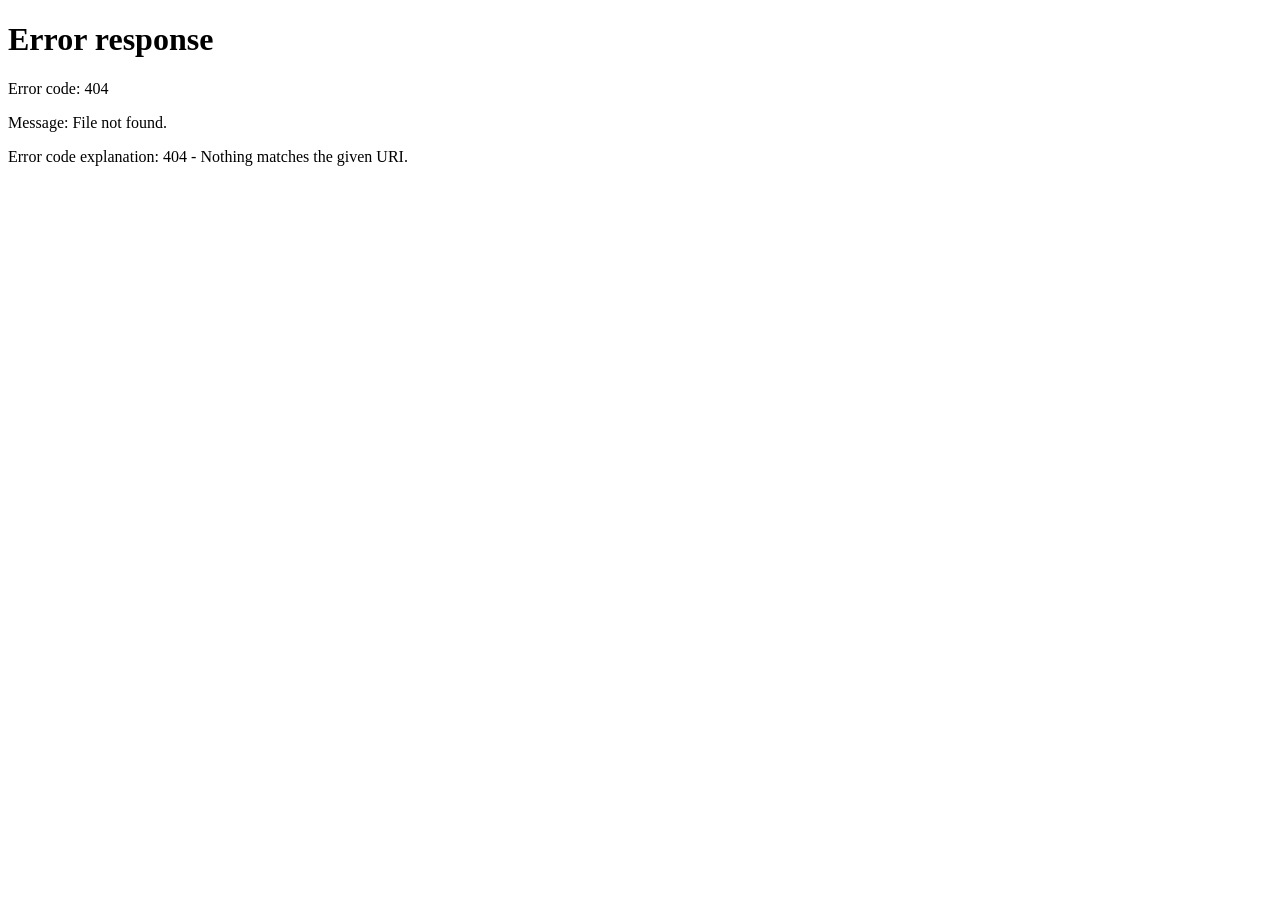
==== index.html @ a5b74718 "上传 index.html" ====
<!doctype html>
<html lang="zh-CN">
<head>
<meta charset="utf-8">
<meta name="viewport" content="width=device-width, initial-scale=1, viewport-fit=cover">
<title>记账</title>
<link rel="manifest" href="manifest.webmanifest">
<meta name="theme-color" content="#2563EB">
<meta name="apple-mobile-web-app-capable" content="yes">
<meta name="apple-mobile-web-app-status-bar-style" content="default">
<meta name="apple-mobile-web-app-title" content="记账">

<link rel="preconnect" href="https://fonts.googleapis.com">
<link href="https://fonts.googleapis.com/css2?family=Noto+Sans+SC:wght@400;500;700&amp;display=swap" rel="stylesheet">
<link rel="icon" type="image/svg+xml" href="favicon.svg">
<link rel="stylesheet" href="css/app.css">
</head>
<body>
<div class="phone">
  <div class="scroll" id="scroll"></div>
  <nav class="nav" aria-label="底部导航"></nav>
</div>
<script src="js/png-data.js"></script>
  <script src="js/calc.js"></script>
<script src="js/store.js"></script>
<script src="js/ui.js"></script>
<script>
/* 首页 = 打开 App 的第一个页面。加到主屏幕后点图标也到这里。 */
location.replace('pages/home.html');
</script>
</body>
</html>
---- css/app.css ----
/*!
 * app.css —— 全局样式
 * 配色与圆角照「界面示意」的 9 个 HTML 提取：浅蓝底 #F2F7FF、白卡、浅蓝小格 #E8F1FF。
 */

:root {
  --bg: #F2F7FF;
  --card: #FFFFFF;
  --blue: #0060D6;
  --blue-dark: #004BA8;
  --blue-100: #E8F1FF;
  --blue-150: #DCEBFF;
  --blue-300: #6FA6EC;
  --line: #D5E2F5;
  --line-soft: #EDF2FA;
  --ink: #1E2B45;
  --ink-2: #51627D;
  --ink-3: #9AA9C0;
  --green: #DDF3E4;
  --green-ink: #1F6B3A;
  --orange: #C2620C;
  --orange-bg: #FFF4E5;
  --orange-ink: #8A4B08;
  --orange-chip: #FFE8D6;
  --purple: #463AA2;
  --purple-bg: #ECE8FB;
  --purple-ink: #3B2F86;
  --red: #B42318;
  --desk: #CFD7E3;
  --sheet: #5A6780;
}

* { box-sizing: border-box; -webkit-tap-highlight-color: transparent; }

html { background: var(--desk); }

body {
  margin: 0;
  display: flex;
  justify-content: center;
  font-family: 'Noto Sans SC', -apple-system, BlinkMacSystemFont, 'PingFang SC',
    'Hiragino Sans GB', 'Microsoft YaHei', system-ui, sans-serif;
  color: var(--ink);
  font-variant-numeric: tabular-nums;
}

a { color: var(--blue); text-decoration: none; }
a:hover { color: var(--blue-dark); }

.phone {
  width: 390px;
  height: 844px;
  background: var(--bg);
  display: flex;
  flex-direction: column;
  overflow: hidden;
  position: relative;
}

.phone--tall { height: auto; min-height: 844px; overflow: visible; }

.scroll {
  flex: 1;
  display: flex;
  flex-direction: column;
  gap: 14px;
  padding: 20px 16px 14px;
  min-height: 0;
  overflow-y: auto;
}

.scroll--tight { gap: 12px; }

/* ---------- 顶栏 ---------- */
.topbar {
  display: flex;
  justify-content: space-between;
  align-items: flex-end;
  gap: 10px;
}
.topbar--center { align-items: center; }
/* 日期和星期必须在同一行，不能折行（第 5 节） */
.topbar h1 { margin: 0; font-size: 24px; font-weight: 700; display: flex; align-items: baseline; gap: 8px; flex-wrap: nowrap; white-space: nowrap; min-width: 0; }
.topbar h1 .sub { font-size: 18px; font-weight: 500; color: var(--ink-2); white-space: nowrap; }
/* 日期占位太宽时右侧胶囊让位 */
.topbar { gap: 8px; }
.topbar .pill { flex-shrink: 1; overflow: hidden; text-overflow: ellipsis; }

/* 首页顶部：日期一行、周期胶囊单独一行，不被截断也不压住日期 */
.topbar--stack { flex-wrap: wrap; }
.topbar--stack h1 { flex: 1 1 auto; }
.topbar--stack .pill--row {
  flex: 0 0 auto;
  align-self: flex-start;
  white-space: nowrap;
  overflow: visible;
  max-width: 100%;
}
.topbar h2 { margin: 0; font-size: 20px; font-weight: 700; }

.pill {
  font-size: 12px;
  color: var(--ink);
  background: var(--card);
  border: 1px solid var(--line);
  border-radius: 999px;
  padding: 6px 12px;
  white-space: nowrap;
}

/* ---------- 卡片 ---------- */
.card {
  background: var(--card);
  border-radius: 20px;
  padding: 16px 18px;
  display: flex;
  flex-direction: column;
  gap: 12px;
}
.card--flush { padding: 4px 16px; gap: 0; }
.card--tight { padding: 12px 16px; gap: 8px; }

.card-label { font-size: 13px; color: var(--ink-2); }
.card-value { font-size: 40px; font-weight: 700; line-height: 1.15; margin-top: 2px; }
.card-value--md { font-size: 30px; }
.card-value--sm { font-size: 17px; }
.card-sub { font-size: 13px; color: var(--ink-2); margin-top: 2px; }

.section-title { font-size: 14px; font-weight: 700; }
.section-note { font-size: 12px; color: var(--ink-2); }

/* ---------- 三格小卡 ---------- */
.grid3 { display: grid; grid-template-columns: repeat(3, minmax(0, 1fr)); gap: 8px; }
.grid2 { display: grid; grid-template-columns: repeat(2, minmax(0, 1fr)); gap: 8px; }
.tile { background: var(--blue-100); border-radius: 14px; padding: 10px 12px; min-width: 0; }
.tile .k { font-size: 12px; color: var(--ink-2); }
.tile .v { font-size: 17px; font-weight: 700; margin-top: 2px; }
/* 数字太长时不能折行（第 4 条：剩 ¥400.00 要一行显示） */
.tile .v { white-space: nowrap; overflow: hidden; text-overflow: ellipsis; }
.tile__p { font-size: 12px; font-weight: 400; color: var(--ink-2); margin-right: 2px; }
/* 三个小格太窄时字号收一点 */
.grid3 > .tile .v { font-size: 16px; }
/* 吃饭那行小字也收紧，保证一行显示 */
.card-sub--tight { font-size: 13px; white-space: nowrap; overflow: hidden; text-overflow: ellipsis; }

/* ---------- 预警 ---------- */
.alert-box {
  background: var(--orange-bg);
  border-radius: 16px;
  padding: 12px 14px;
  display: flex;
  flex-direction: column;
  gap: 6px;
}
.alert-box__title { font-size: 13px; font-weight: 700; color: var(--orange-ink); }
.alert-row { display: flex; gap: 8px; align-items: baseline; font-size: 14px; color: #5C3205; }
.alert-row__dot {
  width: 6px; height: 6px; border-radius: 3px; background: var(--orange);
  flex-shrink: 0; transform: translateY(-2px);
}
.alert-row--info { color: var(--ink-2); }
.alert-row--info .alert-row__dot { background: var(--ink-3); }
/* 可点的预警行（备份提醒）：做成整行可点，带下划线提示 */
.alert-row--tappable {
  display: flex; width: 100%; text-align: left; background: none; border: none;
  padding: 4px 0; margin: 0; font: inherit; color: inherit; cursor: pointer;
  text-decoration: underline; text-underline-offset: 3px;
}
.alert-row--tappable:active { opacity: .6; }

/* ---------- 按钮 ---------- */
.btn {
  height: 48px;
  border-radius: 999px;
  border: none;
  background: var(--blue);
  color: #fff;
  font-family: inherit;
  font-size: 16px;
  font-weight: 700;
  display: inline-flex;
  align-items: center;
  justify-content: center;
  gap: 8px;
  cursor: pointer;
  padding: 0 18px;
}
.btn--lg { height: 54px; font-size: 17px; box-shadow: 0 6px 16px rgba(0, 96, 214, 0.25); }
.btn--outline { background: var(--card); border: 1.5px solid var(--blue); color: var(--blue); }
.btn--muted { background: var(--card); border: 1.5px solid var(--line); color: var(--ink-2); }
.btn--danger { background: var(--card); border: 1.5px solid var(--red); color: var(--red); }
.btn--sm { height: 36px; font-size: 13px; padding: 0 14px; }
.btn--block { width: 100%; }
.btn--purple { background: var(--card); border: 1.5px solid var(--purple); color: var(--purple); }
.btn[disabled] { opacity: 0.45; cursor: not-allowed; }

.btn-row { display: flex; gap: 10px; }
.btn-row > .btn { flex: 1; }

.icon-btn {
  width: 40px; height: 40px; border-radius: 999px;
  border: 1px solid var(--line); background: var(--card); color: var(--ink);
  display: inline-flex; align-items: center; justify-content: center;
  cursor: pointer; flex-shrink: 0; text-decoration: none;
}
.icon-btn--flat { border: none; background: var(--bg); }
.icon-btn--sm { width: 36px; height: 36px; }

/* ---------- 分段控件 ---------- */
.seg { display: grid; grid-template-columns: repeat(2, minmax(0, 1fr)); gap: 4px; background: var(--bg); border-radius: 999px; padding: 4px; }
.seg button {
  height: 38px; border-radius: 999px; border: none; background: transparent;
  color: var(--ink-2); font-family: inherit; font-size: 14px; font-weight: 500; cursor: pointer;
}
.seg button[aria-pressed="true"] { background: var(--card); color: var(--blue); font-weight: 700; box-shadow: 0 1px 4px rgba(30, 43, 69, 0.12); }

/* ---------- 胶囊组 ---------- */
.chips { display: flex; flex-wrap: wrap; gap: 6px; }
.chips--box { background: var(--bg); border-radius: 14px; padding: 8px; }
.chip {
  height: 36px; padding: 0 14px; border-radius: 999px;
  border: 1px solid var(--line); background: var(--card); color: var(--ink);
  font-family: inherit; font-size: 14px; cursor: pointer;
  display: inline-flex; align-items: center;
}
.chip[aria-pressed="true"] { background: var(--blue); border-color: var(--blue); color: #fff; font-weight: 700; }
.chips--sub .chip[aria-pressed="true"] { background: #1E4F8F; border-color: #1E4F8F; }

.tag {
  font-size: 11px; border-radius: 999px; padding: 3px 9px;
  background: var(--blue-100); color: #1E4F8F; white-space: nowrap;
  display: inline-flex; align-items: center;
}
.tag--ok { background: var(--green); color: var(--green-ink); }
.tag--muted { background: var(--bg); color: var(--ink-2); }
.tag--warn { background: var(--orange-chip); color: var(--orange); }
.tag--purple { background: var(--purple-bg); color: var(--purple-ink); }
.tag--wide { width: 54px; justify-content: center; }

/* ---------- 表单 ---------- */
.field { display: flex; flex-direction: column; gap: 6px; min-width: 0; }
/* 标签不能竖着一个字一行：整行显示，放不下时横向省略 */
.field > label, .field-label {
  font-size: 13px; color: var(--ink-2);
  white-space: nowrap; overflow: hidden; text-overflow: ellipsis;
}
.input {
  height: 44px; border-radius: 12px; border: 1px solid var(--line);
  padding: 0 14px; font-family: inherit; font-size: 15px;
  color: var(--ink); background: var(--card); width: 100%;
}
.input--right { text-align: right; background: var(--bg); height: 38px; border-radius: 10px; font-size: 15px; }
.input--num { font-weight: 700; }
select.input { appearance: none; }
.amount-row {
  display: flex; align-items: baseline; gap: 6px;
  border-bottom: 2px solid var(--blue); padding-bottom: 6px;
}
.amount-row .cur { font-size: 28px; font-weight: 700; color: var(--ink-2); }
.amount-row input {
  flex: 1; min-width: 0; border: none; outline: none; background: transparent;
  font-family: inherit; font-size: 40px; font-weight: 700; color: var(--ink); padding: 0;
}

.row-between { display: flex; align-items: center; justify-content: space-between; gap: 12px; }
.row-between + .row-between { border-top: 1px solid var(--line-soft); }

/* 开关 */
.switch {
  width: 52px; height: 30px; border-radius: 999px; border: none;
  background: var(--line); position: relative; cursor: pointer; padding: 0; flex-shrink: 0;
}
.switch[aria-checked="true"] { background: var(--blue); }
.switch span {
  position: absolute; top: 3px; left: 3px; width: 24px; height: 24px;
  border-radius: 12px; background: #fff; box-shadow: 0 1px 3px rgba(30, 43, 69, 0.25);
  transition: left .15s;
}
.switch[aria-checked="true"] span { left: 25px; }

/* ---------- 设置分组 ---------- */
.group { display: flex; flex-direction: column; gap: 6px; }
.group > h2 { margin: 0; padding: 0 4px; font-size: 13px; font-weight: 700; color: var(--ink-2); }
.group .card { border-radius: 18px; padding: 4px 16px; gap: 0; }
.group .row-between { padding: 8px 0; }
.group .row-between label { font-size: 15px; }
.hint { font-size: 12px; color: var(--ink-2); }

/* ---------- 底部导航 ---------- */
.nav {
  height: 72px; flex-shrink: 0;
  padding: 6px 8px 10px;
  background: var(--card);
  border-top: 1px solid var(--line);
  display: grid;
  grid-template-columns: repeat(5, minmax(0, 1fr));
  gap: 4px;
}
.nav a {
  display: flex; flex-direction: column; align-items: center; justify-content: center;
  gap: 3px; text-decoration: none; color: var(--ink-2);
  border-radius: 14px; font-size: 11px; font-weight: 500;
}
.nav a.on { color: var(--blue); background: var(--blue-100); font-weight: 700; }

/* ---------- 弹出页（底部抽屉） ---------- */
.sheet-mask {
  position: absolute; inset: 0;
  background: var(--sheet);
  display: flex; flex-direction: column;
  z-index: 20;
}
.sheet-mask--short { padding-top: 56px; }
.sheet-mask--mid { padding-top: 120px; }
.sheet {
  flex: 1; background: var(--card); border-radius: 24px 24px 0 0;
  padding: 10px 18px 18px;
  display: flex; flex-direction: column; gap: 16px;
  min-height: 0; overflow-y: auto;
}
.sheet-grip { width: 40px; height: 4px; border-radius: 2px; background: var(--line); align-self: center; flex-shrink: 0; }
.sheet-actions { display: flex; flex-direction: column; gap: 10px; margin-top: auto; }

/* ---------- 排表列表 ---------- */
.list-box {
  height: 158px; overflow-y: auto;
  display: flex; flex-direction: column;
  border-radius: 12px;
}
.item-row {
  display: flex; align-items: center; gap: 10px;
  min-height: 44px; border-bottom: 1px solid var(--line-soft);
}
.item-row:last-child { border-bottom: none; }
.item-row__name { flex: 1; font-size: 15px; min-width: 0; overflow: hidden; text-overflow: ellipsis; white-space: nowrap; }
.item-row__amt { font-size: 15px; font-weight: 700; }
.item-row__edit {
  width: 36px; height: 36px; border-radius: 999px; background: var(--bg); color: var(--blue);
  display: inline-flex; align-items: center; justify-content: center; flex-shrink: 0;
  border: none; cursor: pointer;
}
.item-row__pin {
  width: 36px; height: 36px; border: none; background: transparent; color: var(--ink-3);
  display: inline-flex; align-items: center; justify-content: center; cursor: pointer; flex-shrink: 0;
}
.item-row__pin.on { color: var(--blue); }

/* ---------- 柱状图 ---------- */
/* grid-template-columns 由 UI.barChart 按周期数内联下发（界面示意 03 的写法）。
   这里的兜底值保证即使内联缺失也保持横向并排，绝不纵向堆叠压住下面的排定项列表。 */
/* 柱状图：柱子和虚线都用 absolute + bottom 定位，共用一个基线。
   数字标签也绝对定位，不参与 flex 布局 —— 否则数字+柱子+gap 会超出容器，
   flex-end 把柱子顶上去，和虚线错位。
   容器不加 border：border 会让 content box 底与 padding box 底差 1px，
   加上 subpixel 取整，柱顶和虚线能差出近 1px。底线用 bar-labels 的 border 画。 */
.bars { display: grid; grid-template-columns: repeat(6, minmax(0, 1fr)); gap: 6px; position: relative; }
.bars__line { position: absolute; left: 0; right: 0; border-top: 1px dashed var(--orange); }
/* 0 线：柱子从这条线往上/往下长。有负数时才画 */
.bars__zero { position: absolute; left: 0; right: 0; border-top: 1px solid #C2410C; opacity: .5; }
.bar { position: relative; min-width: 0; }
.bar__n { position: absolute; left: 0; right: 0; text-align: center; font-size: 10px; color: var(--ink-2); }
.bar__n.low { color: #9A3412; font-weight: 700; }
/* 负数：付不齐排定项，最重要的预警，红色 */
.bar__n.neg { color: #B91C1C; font-weight: 700; font-size: 11px; }
/* 负柱子够高时，标签内嵌在柱子里（白字，不被 0 线遮） */
.bar__n.neg--in { color: #fff; font-size: 10px; }
/* 柱子不加 min-height：正负比例尺要一致，加了保底就把比例 distort 了。
   负数很小时（-38 对 2105）柱子只有 1.4px，靠 0 线上方的红色标签传达。 */
.bar__b { position: absolute; left: 0; right: 0; bottom: 0; width: 100%; border-radius: 4px 4px 0 0; background: var(--blue-300); }
.bar__b.low { background: var(--orange); }
/* 负数柱子在 0 线之下，圆角翻到下面 */
.bar__b.neg { background: #DC2626; border-radius: 0 0 4px 4px; }
.bar-labels { display: grid; gap: 6px; font-size: 11px; color: var(--ink-2); text-align: center; margin-top: 4px; border-top: 1px solid var(--line); padding-top: 4px; }

/* 负数周期提示：付不齐排定项，最重要的预警（第 8 节） */
.neg-note {
  margin-top: 8px; padding: 8px 10px; border-radius: 10px;
  background: var(--red-bg, #FEF2F2); border: 1px solid #FECACA;
}
.neg-note__t { display: block; font-size: 14px; font-weight: 700; color: #B91C1C; }
.neg-note__d { display: block; font-size: 12px; color: #991B1B; margin-top: 2px; }

/* ---------- 进度条 ---------- */
.progress { height: 10px; border-radius: 999px; background: var(--blue-100); overflow: hidden; }
.progress > i { display: block; height: 100%; background: var(--blue); border-radius: 999px; }
.progress--purple { background: var(--purple-bg); }
.progress--purple > i { background: var(--purple); }
.progress--thin { height: 6px; }

/* ---------- 本周日历条 ---------- */
.week-strip { display: grid; grid-template-columns: repeat(7, minmax(0, 1fr)); gap: 5px; }
.day {
  border-radius: 12px; padding: 6px 0; text-align: center;
  background: var(--green); position: relative;
}
.day--work { background: var(--blue-150); }
.day--rest { background: var(--green); }
.day--night { background: var(--blue-150); }
.day--travel { background: var(--purple-bg); }
.day--none { background: transparent; }
.day__w { font-size: 11px; color: var(--ink-2); }
.day__n { font-size: 16px; font-weight: 700; }
.day__s { font-size: 11px; color: var(--green-ink); }
.day--work .day__s, .day--night .day__s { color: #9A3412; font-weight: 700; }
.day__s--rest { color: var(--green-ink); }
.day__s--work { color: #1E4F8F; }
.day__s--travel { color: var(--purple-ink); }
/* 没排班用灰色中性色，不能是绿的（看起来像休息）（第 11 节） */
.day__s--unset { color: var(--ink-3); }
.day--unset .day__n, .day--unset .day__w { color: var(--ink-3); }
/* 今天描边但「未排」仍保持灰色，别被 is-today 的蓝字盖掉 */
.day.is-today.day--unset .day__n, .day.is-today.day--unset .day__w { color: var(--ink-3); }
.mcell--unset.is-today { color: var(--ink-3); }
.day.is-today { box-shadow: inset 0 0 0 2px var(--blue); }
.day.is-today .day__w, .day.is-today .day__n { color: var(--blue); font-weight: 700; }
.day.is-selected { box-shadow: inset 0 0 0 2px var(--purple); }

.night-badge {
  position: absolute; top: 3px; right: 3px;
  font-size: 10px; color: #9A3412; background: var(--orange-chip);
  border-radius: 4px; padding: 0 3px;
}
.travel-label { position: absolute; left: 5px; bottom: 3px; font-size: 10px; color: var(--purple-ink); }
.event-dot { position: absolute; right: 6px; bottom: 7px; width: 6px; height: 6px; border-radius: 3px; background: var(--blue); }

/* ---------- 月视图 ---------- */
.month-head { display: grid; grid-template-columns: repeat(7, minmax(0, 1fr)); gap: 4px; font-size: 11px; color: var(--ink-2); text-align: center; }
.month-row { display: grid; grid-template-columns: repeat(7, minmax(0, 1fr)); gap: 4px; }
.mcell {
  height: 60px; border-radius: 10px; padding: 4px 5px;
  font-size: 14px; color: var(--ink); font-weight: 700;
  background: var(--green); position: relative; cursor: pointer;
  border: none; font-family: inherit;
}
.mcell--work { background: var(--blue-150); }
.mcell--night { background: var(--blue-150); }
.mcell--travel { background: var(--purple-bg); }
.mcell--rest { background: var(--green); }
/* 第 11 节：没排班用中性色，不能显示成休息 */
.mcell--unset { background: var(--gray-100, #F3F4F6); color: var(--ink-3); font-weight: 500; }
.mcell--unset .unset-label { font-size: 12px; letter-spacing: .5px; }
.mcell--out { background: transparent; color: var(--ink-3); cursor: default; }
.mcell.is-today { box-shadow: inset 0 0 0 2px var(--blue); color: var(--blue); }
.mcell.is-selected { box-shadow: inset 0 0 0 2px var(--purple); }
.day--unset { background: var(--gray-100, #F3F4F6); color: var(--ink-3); }
/* 今天描边是蓝框，但「未排」的字保持灰色，别被 is-today 的蓝字盖掉 */
.mcell--unset.is-today, .mcell--unset.is-selected { color: var(--ink-3); }

.trip-bar {
  height: 16px; background: var(--purple); color: #fff;
  font-size: 10px; line-height: 16px; padding-left: 6px;
  white-space: nowrap; overflow: hidden; position: absolute; pointer-events: none;
}
.trip-bar--start { border-radius: 0 5px 5px 0; }
.trip-bar--mid { border-radius: 0; }
.trip-bar--end { border-radius: 0 5px 5px 0; }

.legend { display: flex; flex-wrap: wrap; gap: 10px; font-size: 11px; color: var(--ink-2); padding: 8px 2px 0; }
.legend span { display: flex; align-items: center; gap: 4px; }
.legend i { width: 10px; height: 10px; border-radius: 3px; display: inline-block; }

/* ---------- 流水 ---------- */
.flow-item { display: flex; align-items: center; gap: 12px; padding: 12px 0; border-bottom: 1px solid var(--line-soft); }
.flow-item:last-child { border-bottom: none; }
.flow-item__t { width: 40px; font-size: 12px; color: var(--ink-2); flex-shrink: 0; }
.flow-item__b { flex: 1; min-width: 0; }
.flow-item__n { font-size: 15px; font-weight: 500; }
.flow-item__s { font-size: 12px; color: var(--ink-2); margin-top: 2px; }
.flow-item__a { font-size: 16px; font-weight: 700; }

.date-nav { display: flex; align-items: center; gap: 8px; }
.date-nav__mid {
  flex: 1; height: 44px; border-radius: 999px; border: 1px solid var(--line);
  background: var(--card); color: var(--ink); font-family: inherit;
  font-size: 15px; font-weight: 700; cursor: pointer;
  display: flex; align-items: center; justify-content: center; gap: 8px;
}

/* ---------- 结论块 ---------- */
.verdict { background: var(--blue-100); border-radius: 16px; padding: 14px 16px; display: flex; flex-direction: column; gap: 8px; }
.verdict__label { font-size: 13px; color: var(--ink-2); }
.verdict__main { font-size: 22px; font-weight: 700; color: #1E4F8F; }
.verdict__main.no { color: var(--red); }
.verdict__reasons { display: flex; flex-direction: column; gap: 4px; font-size: 13px; }

.callout { background: var(--green); border-radius: 14px; padding: 10px 14px; display: flex; justify-content: space-between; align-items: center; font-size: 14px; color: var(--green-ink); }
.callout b { font-size: 15px; }
.callout--warn { background: var(--orange-bg); color: var(--orange-ink); flex-direction: column; align-items: flex-start; gap: 3px; }
.callout--warn .t { font-size: 13px; font-weight: 700; }

/* ---------- 杂项 ---------- */
.spacer { flex: 1; }
.muted { color: var(--ink-2); font-size: 13px; }
.mono { font-variant-numeric: tabular-nums; }
.sr { position: absolute; width: 1px; height: 1px; overflow: hidden; clip: rect(0 0 0 0); }
.divider { height: 1px; background: var(--line-soft); }
.stack { display: flex; flex-direction: column; gap: 10px; }
.stack--sm { gap: 6px; }
.inline { display: flex; align-items: center; gap: 8px; }
.wrap { display: flex; flex-wrap: wrap; gap: 8px; }
.text-right { text-align: right; }
.mini-list { display: flex; flex-direction: column; gap: 8px; }
.mini-list__row { display: flex; justify-content: space-between; font-size: 14px; }
.mini-list__row span:last-child { font-weight: 700; }

.link-list { display: flex; flex-direction: column; }
.link-list > a, .link-list > button {
  display: flex; align-items: center; gap: 12px;
  padding: 14px 0; border: none; border-bottom: 1px solid var(--line-soft);
  background: transparent; font-family: inherit; color: var(--ink);
  text-align: left; cursor: pointer; width: 100%;
}
.link-list > *:last-child { border-bottom: none; }
/* 标题和副标题各占一行，不能叠在同一行造成文字重叠 */
.link-list .t { display: block; font-size: 15px; font-weight: 500; }
.link-list .s { display: block; font-size: 12px; color: var(--ink-2); margin-top: 2px; line-height: 1.5; }
.link-list > a > span:first-child, .link-list > button > span:first-child { min-width: 0; }

/* ---------- 测试页 ---------- */
.tests { width: 100%; max-width: 900px; height: auto; margin: 0 auto; padding: 20px 16px 40px; display: block; }
.tests__summary {
  position: sticky; top: 0; z-index: 5;
  background: var(--card); border-radius: 16px; padding: 14px 18px;
  display: flex; align-items: center; gap: 14px; margin-bottom: 14px;
  box-shadow: 0 2px 10px rgba(30, 43, 69, .08);
}
.tests__num { font-size: 30px; font-weight: 700; }
.t-row { display: flex; align-items: flex-start; gap: 12px; padding: 12px 0; border-bottom: 1px solid var(--line-soft); }
.t-row:last-child { border-bottom: none; }
.t-badge {
  width: 26px; height: 26px; border-radius: 13px; flex-shrink: 0;
  display: inline-flex; align-items: center; justify-content: center;
  font-size: 14px; font-weight: 700; color: #fff;
}
.t-badge.ok { background: #1F8A4C; }
.t-badge.no { background: #C0392B; }
.t-name { font-size: 15px; font-weight: 500; }
.t-vals { font-size: 12px; color: var(--ink-2); margin-top: 3px; font-family: ui-monospace, Consolas, monospace; }

/* ---------- 启动页 ---------- */
.launch { width: 100%; max-width: 560px; height: auto; margin: 0 auto; padding: 24px 18px 40px; display: block; }
.launch__grid { display: grid; grid-template-columns: repeat(2, minmax(0, 1fr)); gap: 10px; }
.launch__item {
  display: flex; flex-direction: column; gap: 3px;
  background: var(--card); border-radius: 16px; padding: 14px;
  text-decoration: none; color: var(--ink);
}
.launch__item b { font-size: 16px; }
.launch__item span { font-size: 12px; color: var(--ink-2); }

@media (max-width: 420px) {
  .phone { width: 100vw; }
}
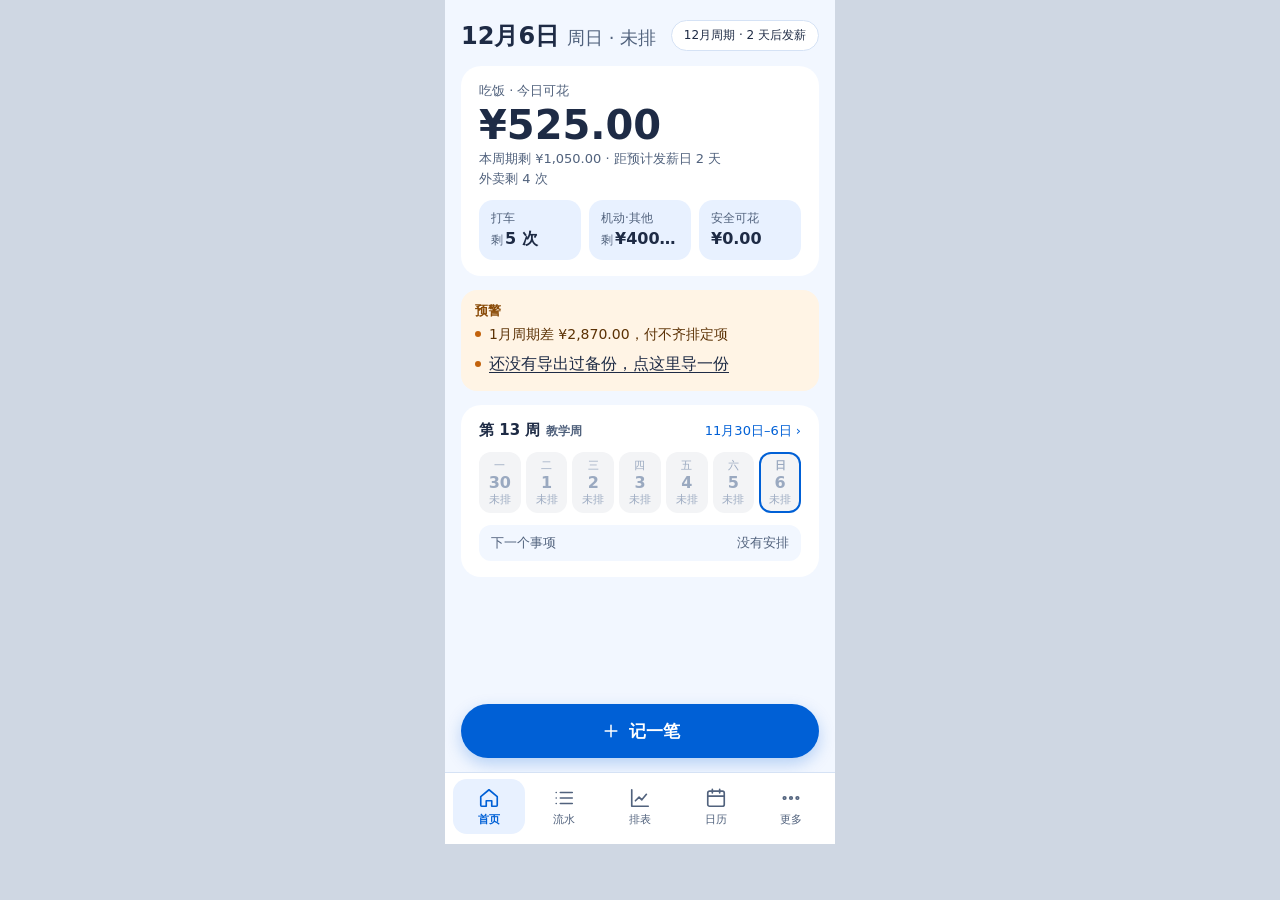
==== commit 86ea3887: "fix: today date, write failure, drop Google Fonts, import upgrade path" ====
--- a/index.html
+++ b/index.html
@@ -10,8 +10,6 @@
 <meta name="apple-mobile-web-app-status-bar-style" content="default">
 <meta name="apple-mobile-web-app-title" content="记账">
 
-<link rel="preconnect" href="https://fonts.googleapis.com">
-<link href="https://fonts.googleapis.com/css2?family=Noto+Sans+SC:wght@400;500;700&amp;display=swap" rel="stylesheet">
 <link rel="icon" type="image/svg+xml" href="favicon.svg">
 <link rel="stylesheet" href="css/app.css">
 </head>
